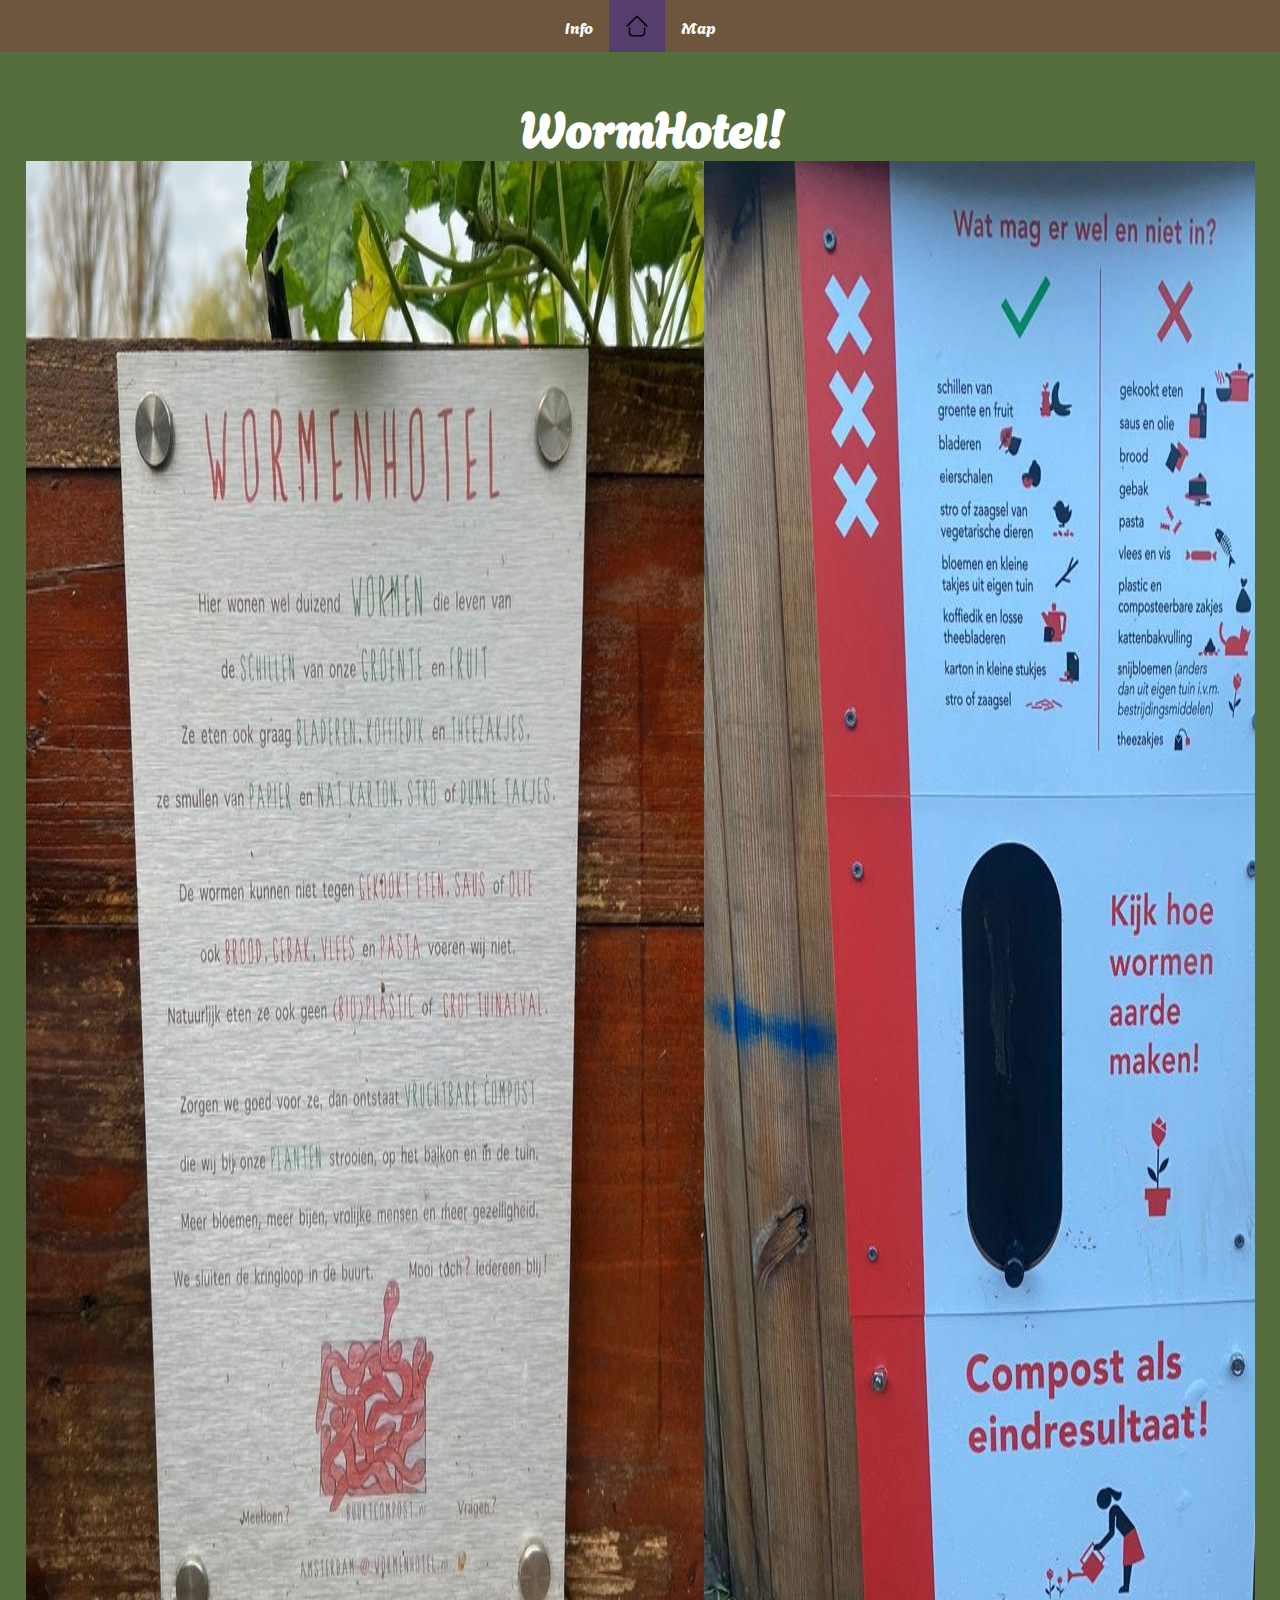
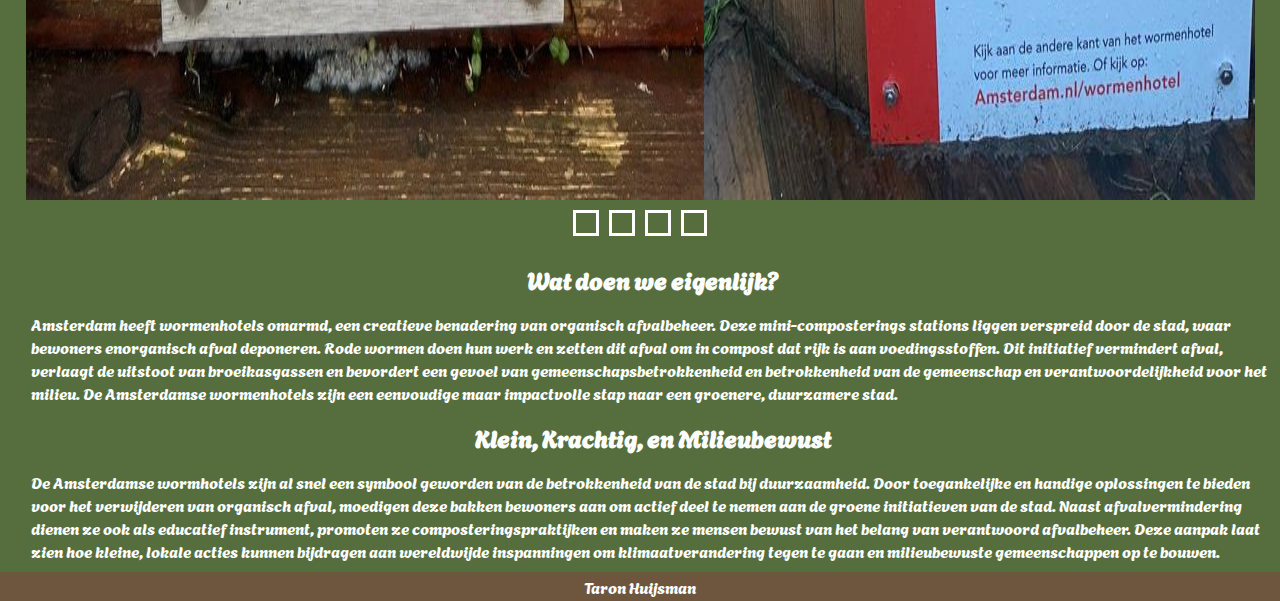
==== index.html @ 0db88f0b "Update" ====
<!DOCTYPE html>
<html lang="en">

<head>
    <meta charset="UTF-8">
    <meta name="viewport" content="width=device-width, initial-scale=1.0">
    <link rel="stylesheet" href="style.css">
    <link rel="stylesheet" href="path/to/font-awesome/css/font-awesome.min.css">
    <title>Home</title>
</head>

<body>
    <header>

        <nav>
            <ul>

                <li><a href="info.html">Info</a></li>
                <li><a class="active" href="">
                        <img src="img/home-icon.png" alt="icon foto"> </a></li>
                <li><a href="map.html">Map</a></li>
            </ul>
        </nav>
    </header>

    <main>
        <h1>WormHotel!</h1>
        <div class="slider">
            <div class="images">
                <input type="radio" name="slide" id="img1" checked>
                <input type="radio" name="slide" id="img2">
                <input type="radio" name="slide" id="img3">
                <input type="radio" name="slide" id="img4">

                <img src="img/slider1.jpeg" class="m1" alt="img1">
                <img src="img/slider2.jfif" class="m2" alt="img2">
                <img src="img/image3-slider.png" class="m3" alt="img3">
                <img src="img/slider4.jfif" class="m4" alt="img4">
            </div>
            <div class="dots">
                <label for="img1"></label>
                <label for="img2"></label>
                <label for="img3"></label>
                <label for="img4"></label>
            </div>
        </div>
        <h2>Wat doen we eigenlijk?</h2>
        <p>Amsterdam heeft wormenhotels omarmd, een creatieve benadering van organisch afvalbeheer. Deze mini-composterings
            stations liggen verspreid door de stad, waar bewoners enorganisch afval deponeren. Rode
            wormen doen hun werk en zetten dit afval om in compost dat rijk is aan voedingsstoffen. Dit initiatief vermindert
            afval, verlaagt de uitstoot van broeikasgassen en bevordert een gevoel van gemeenschapsbetrokkenheid en
            betrokkenheid van de gemeenschap en verantwoordelijkheid voor het milieu. De Amsterdamse wormenhotels zijn een eenvoudige maar impactvolle stap naar een groenere,
            duurzamere stad.</p>
            <h2> Klein, Krachtig, en Milieubewust</h2>
        <p>De Amsterdamse wormhotels zijn al snel een symbool geworden van de betrokkenheid van de stad bij
            duurzaamheid. Door toegankelijke en handige oplossingen te bieden voor het verwijderen van organisch afval, moedigen deze bakken
            bewoners aan om actief deel te nemen aan de groene initiatieven van de stad. Naast afvalvermindering
            dienen ze ook als educatief instrument, promoten ze composteringspraktijken en maken ze mensen bewust van het belang
            van verantwoord afvalbeheer. Deze aanpak laat zien hoe kleine, lokale acties kunnen bijdragen aan wereldwijde
            inspanningen om klimaatverandering tegen te gaan en milieubewuste gemeenschappen op te bouwen.</p>


    </main>
    <footer>
        <p>Taron Huijsman</p>
    </footer>

</body>

</html>
---- style.css ----
@import url('https://fonts.googleapis.com/css2?family=Agbalumo&display=swap');
* {
  margin: 0;
  padding: 0;
  font-family: Agbalumo;
}

body {
  background-color: #566e3D;
  color: white;
}

/* Navigatie */
ul {
  list-style-type: none;
  display: flex;
  justify-content: center;
  align-items: center;
  overflow: hidden;
  background-color: #6e553d;
  position: fixed;
  top: 0;
  width: 100%;
}

li a {
  display: flex;
  color: white;
  text-align: center;
  padding: 14px 16px;
  text-decoration: none;
}

li a:hover:not(.active) {
  background-color: #111;
}

.active {
  background-color: #553d6e;
}
/*INDEX */
main {
  margin-top: 10vh;
  margin-left: 2vw;
}
main h1 {
  text-align: center;
  font-size: 3em;
  font-weight: bold;
  text-align: center;
}
main h2 {
  font-size: 1.5em;
  text-align: center;
  margin-top: 15px;
  margin-bottom: 15px;
}
main p {
  font-size: 1em;
  margin-left: 5px;
  margin-top: 5px;
}
/*slider*/
.slider {
  position: relative;
  width: 98%;
  overflow: hidden;
}
.images {
  display: flex;
  width: 100%;
}
.images img {
  height: auto;
  width: 100%;
  transition: all 0.7s ease-in;
}
.images input {
  display: none;
}
.dots {
  display: flex;
  justify-content: center;
  margin: 5px;
}
.dots label {
  height: 20px;
  width: 20px;
  border-radius: 0%;
  border: solid #fff 3px;
  cursor: pointer;
  transition: all 0.15s ease;
  margin: 5px;
}
.dots label:hover {
  background: #553d6e;
}
#img1:checked ~ .m1 {
  margin-left: 0;
}
#img2:checked ~ .m2 {
  margin-left: -100%;
}
#img3:checked ~ .m3 {
  margin-left: -200%;
}
#img4:checked ~ .m4 {
  margin-left: -300%;
}

/*Info pagina*/

article p{
  font-size: 1em;
  margin-left: 5px;
  margin-top: 5px;
  margin-bottom: 15px;
}
af


.img-container {
  display: flex;
}
aside.img-container img {
  width: 31%;
  padding: 1px;
  padding-bottom: 15px;
}
  /*Contact Form*/
 aside  h2{
  text-align: center;
  font-size: 2em;
  font-weight: bold;
  margin-top: 25px;
  margin-bottom: 25px;
 }
  input[type=text] {
    width: 95%;
    padding: 12px 20px;
    margin: 8px 0;
    box-sizing: border-box;
    border: none;
    background-color: #6e553d;
    color: white;
  }
  input[type=email] {
    width: 95%;
    padding: 12px 20px;
    margin: 8px 0;
    box-sizing: border-box;
    border: none;
    background-color: #6e553d;
    color: white;
  }
  input[type=submit] {
    width: 23%;
    padding: 12px 20px;
    margin: 8px 0;
    box-sizing: border-box;
    border: none;
    background-color: #6e553d;
    color: white;
    display: flex;
  }
 
  /*Knop*/
  .button {
    background-color: #553d6e;
    border: none;
    color: white;
    padding: 15px 32px;
    text-align: center;
    text-decoration: none;
    display: inline-block;
    align-items: center;
    font-size: 16px;
    margin: 4px 2px;
    cursor: pointer;
    
  }

/*Footer*/
footer{
  margin-top: 10px;
  text-align: center;
  padding: 3px;
  background-color: #6e553d;
  color: white;
}
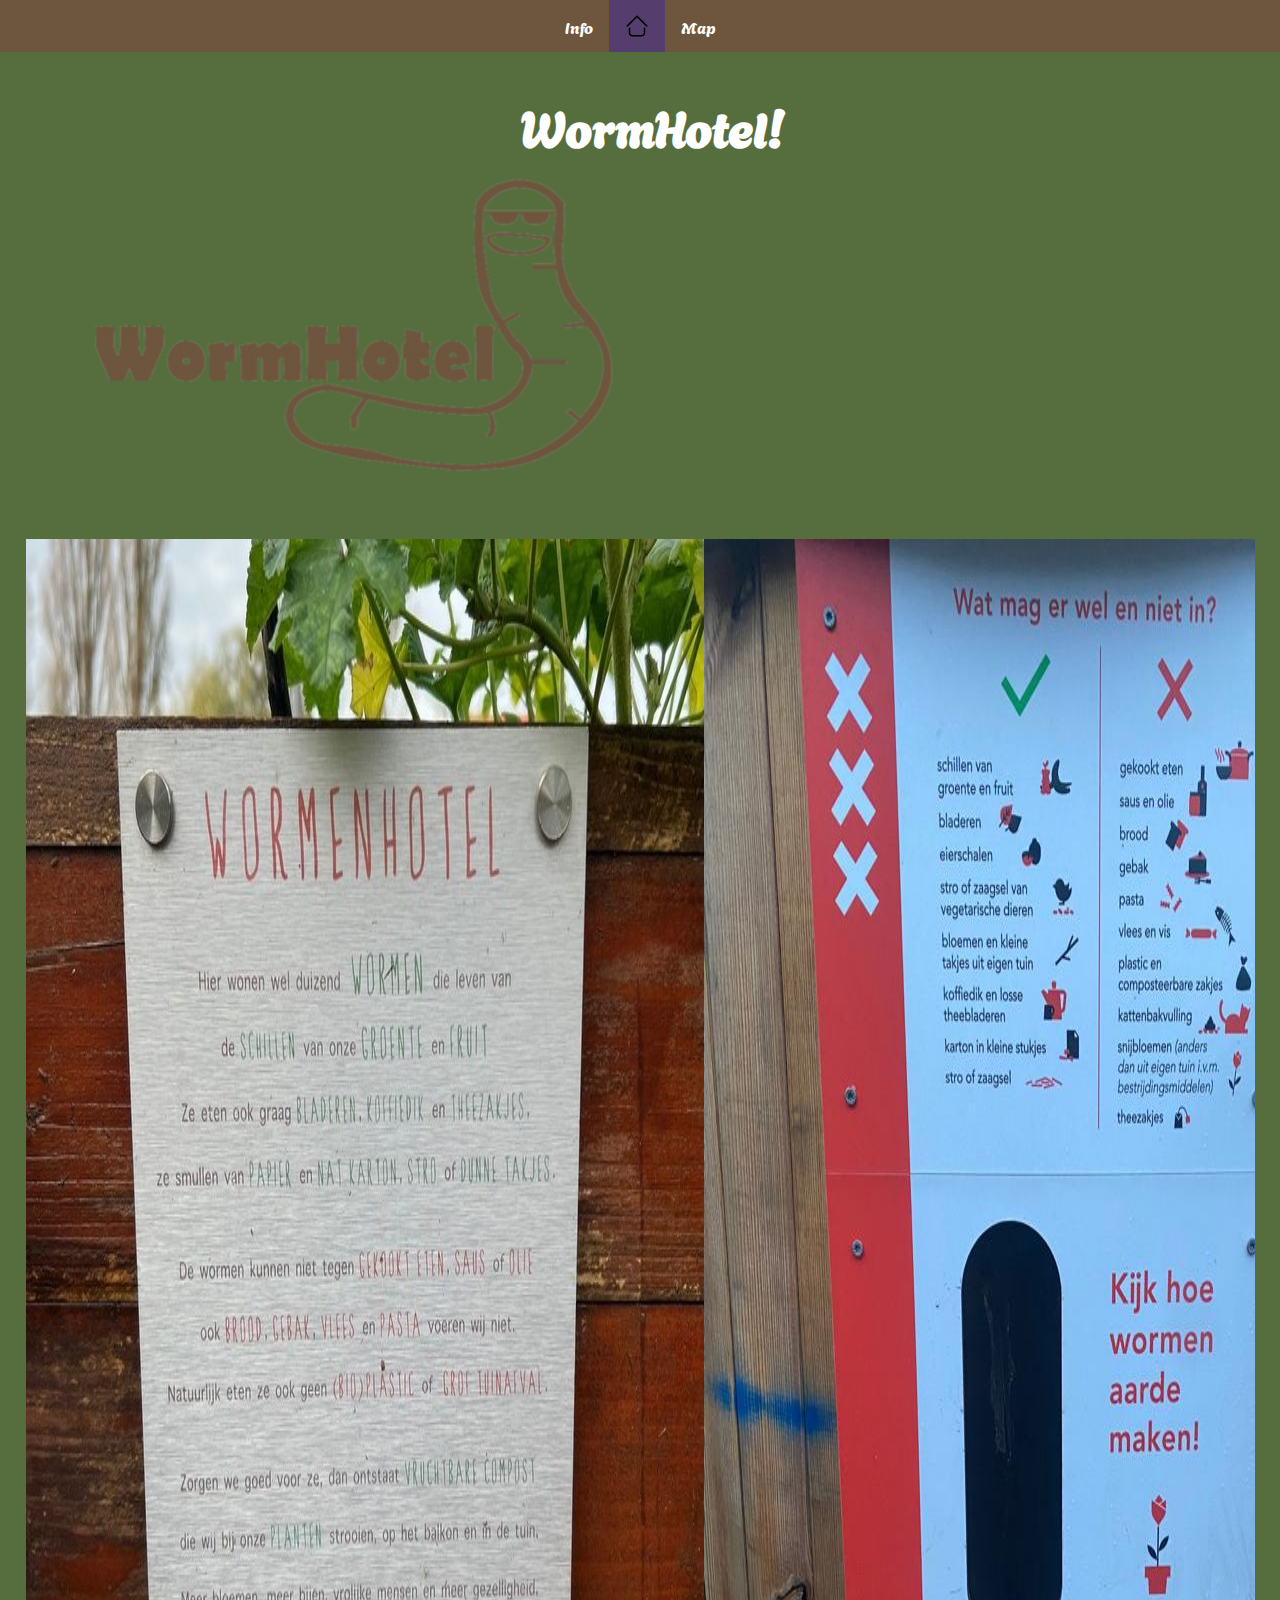
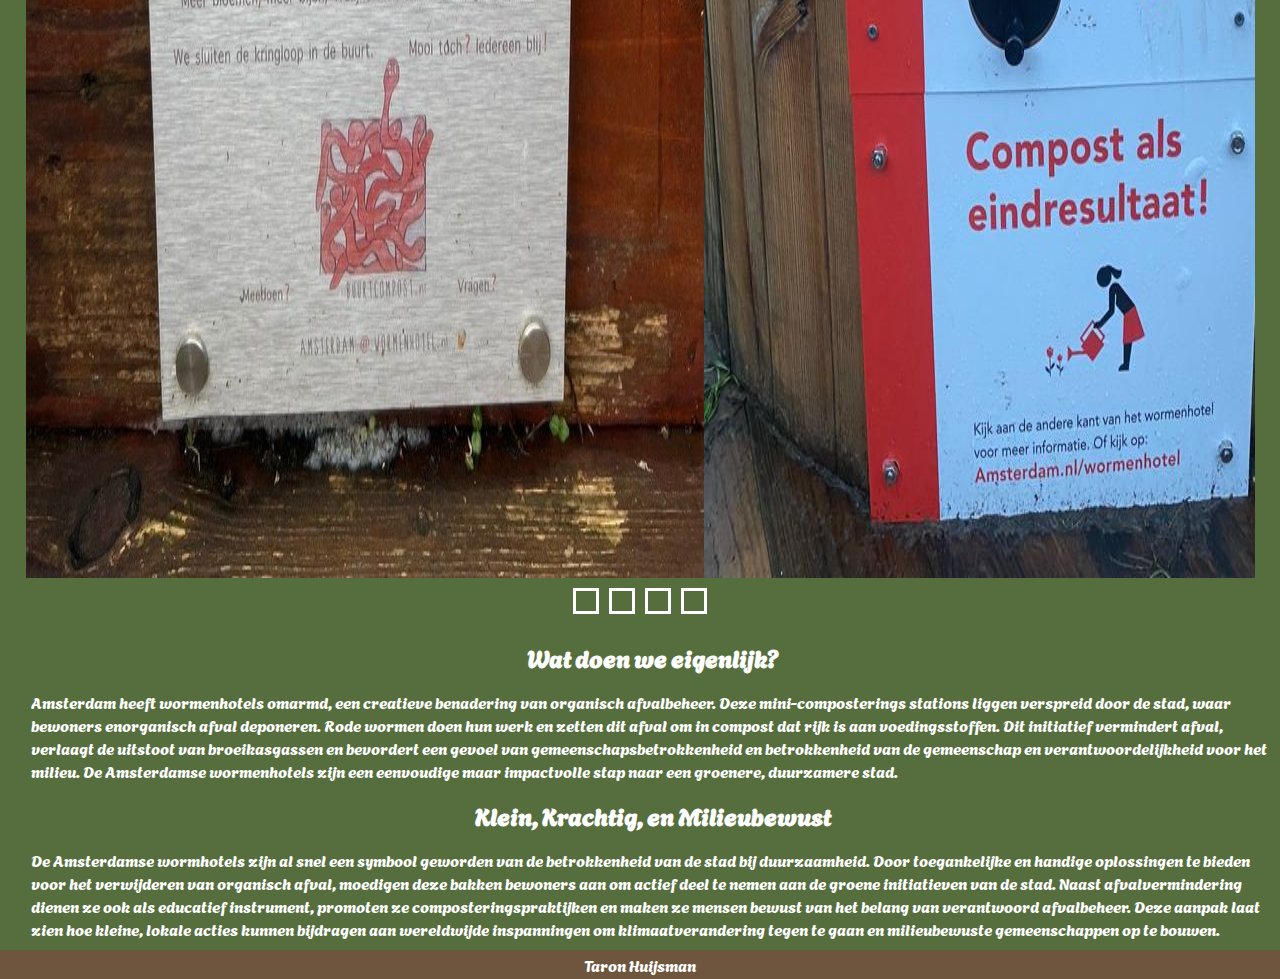
==== commit 513fb862: "n" ====
--- a/index.html
+++ b/index.html
@@ -25,6 +25,7 @@
 
     <main>
         <h1>WormHotel!</h1>
+        <img src="img/Logo-removebg (1).png" class="logo" alt="img1">
         <div class="slider">
             <div class="images">
                 <input type="radio" name="slide" id="img1" checked>
--- a/style.css
+++ b/style.css
@@ -59,6 +59,12 @@
   font-size: 1em;
   margin-left: 5px;
   margin-top: 5px;
+  margin-bottom: 10px;
+}
+main .logo{
+  width: 50%;
+  align-content: center;
+  
 }
 /*slider*/
 .slider {
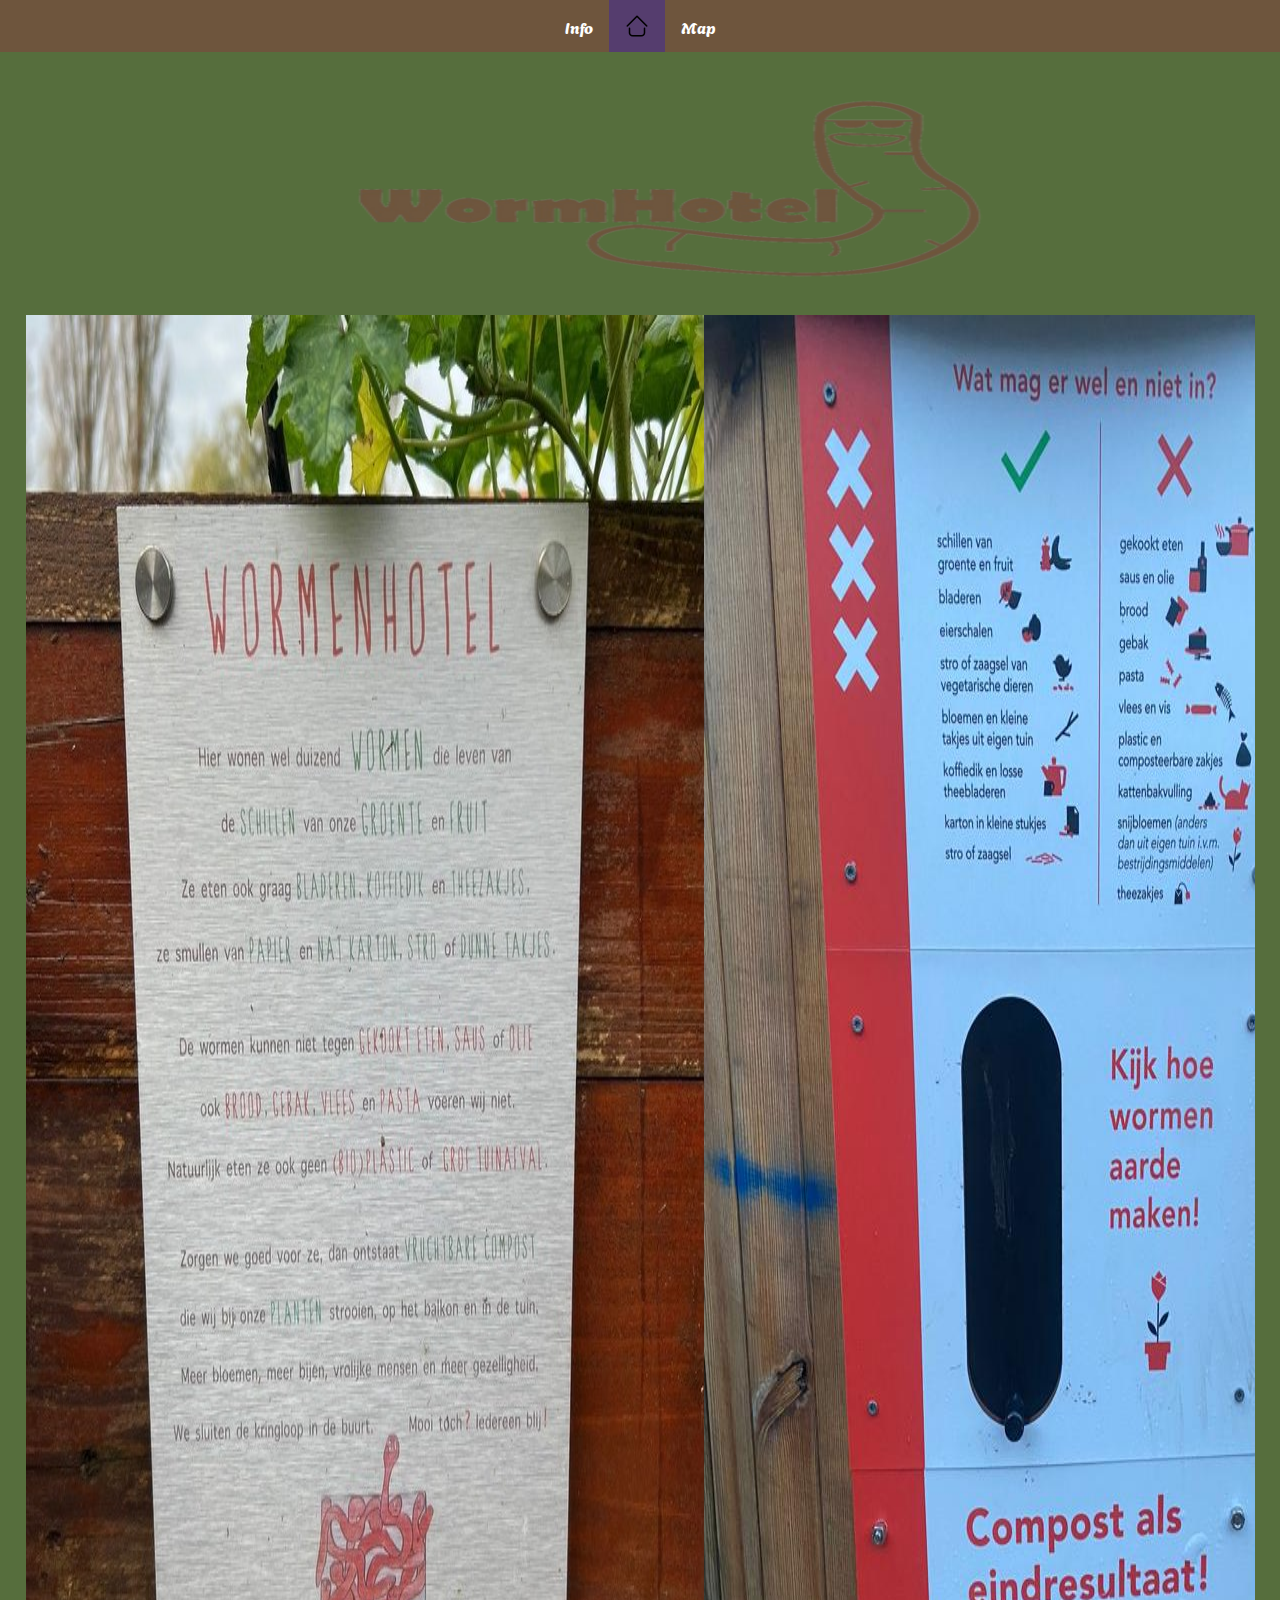
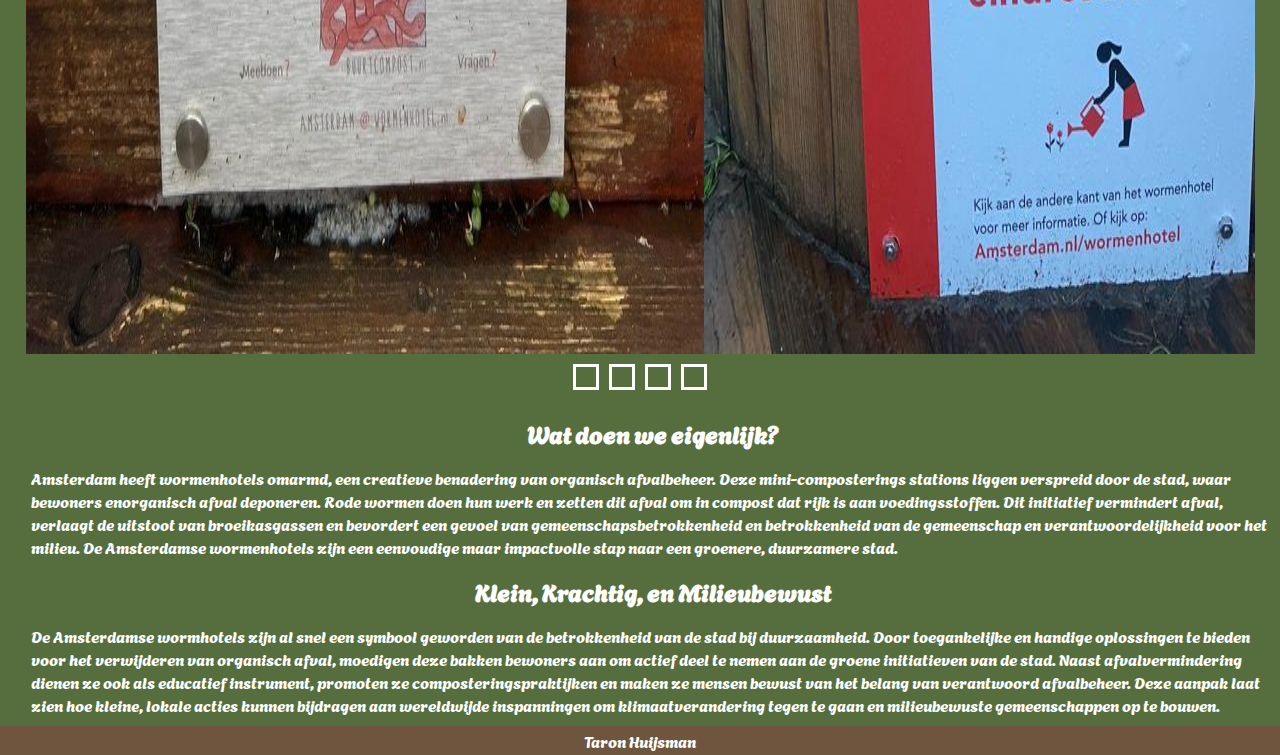
==== commit 0ef83ee4: "New" ====
--- a/index.html
+++ b/index.html
@@ -24,7 +24,6 @@
     </header>
 
     <main>
-        <h1>WormHotel!</h1>
         <img src="img/Logo-removebg (1).png" class="logo" alt="img1">
         <div class="slider">
             <div class="images">
--- a/style.css
+++ b/style.css
@@ -62,8 +62,11 @@
   margin-bottom: 10px;
 }
 main .logo{
-  width: 50%;
-  align-content: center;
+  height: 25vh;
+  width: 60%;
+  display: block;
+  margin-left: auto;
+  margin-right: auto;
   
 }
 /*slider*/
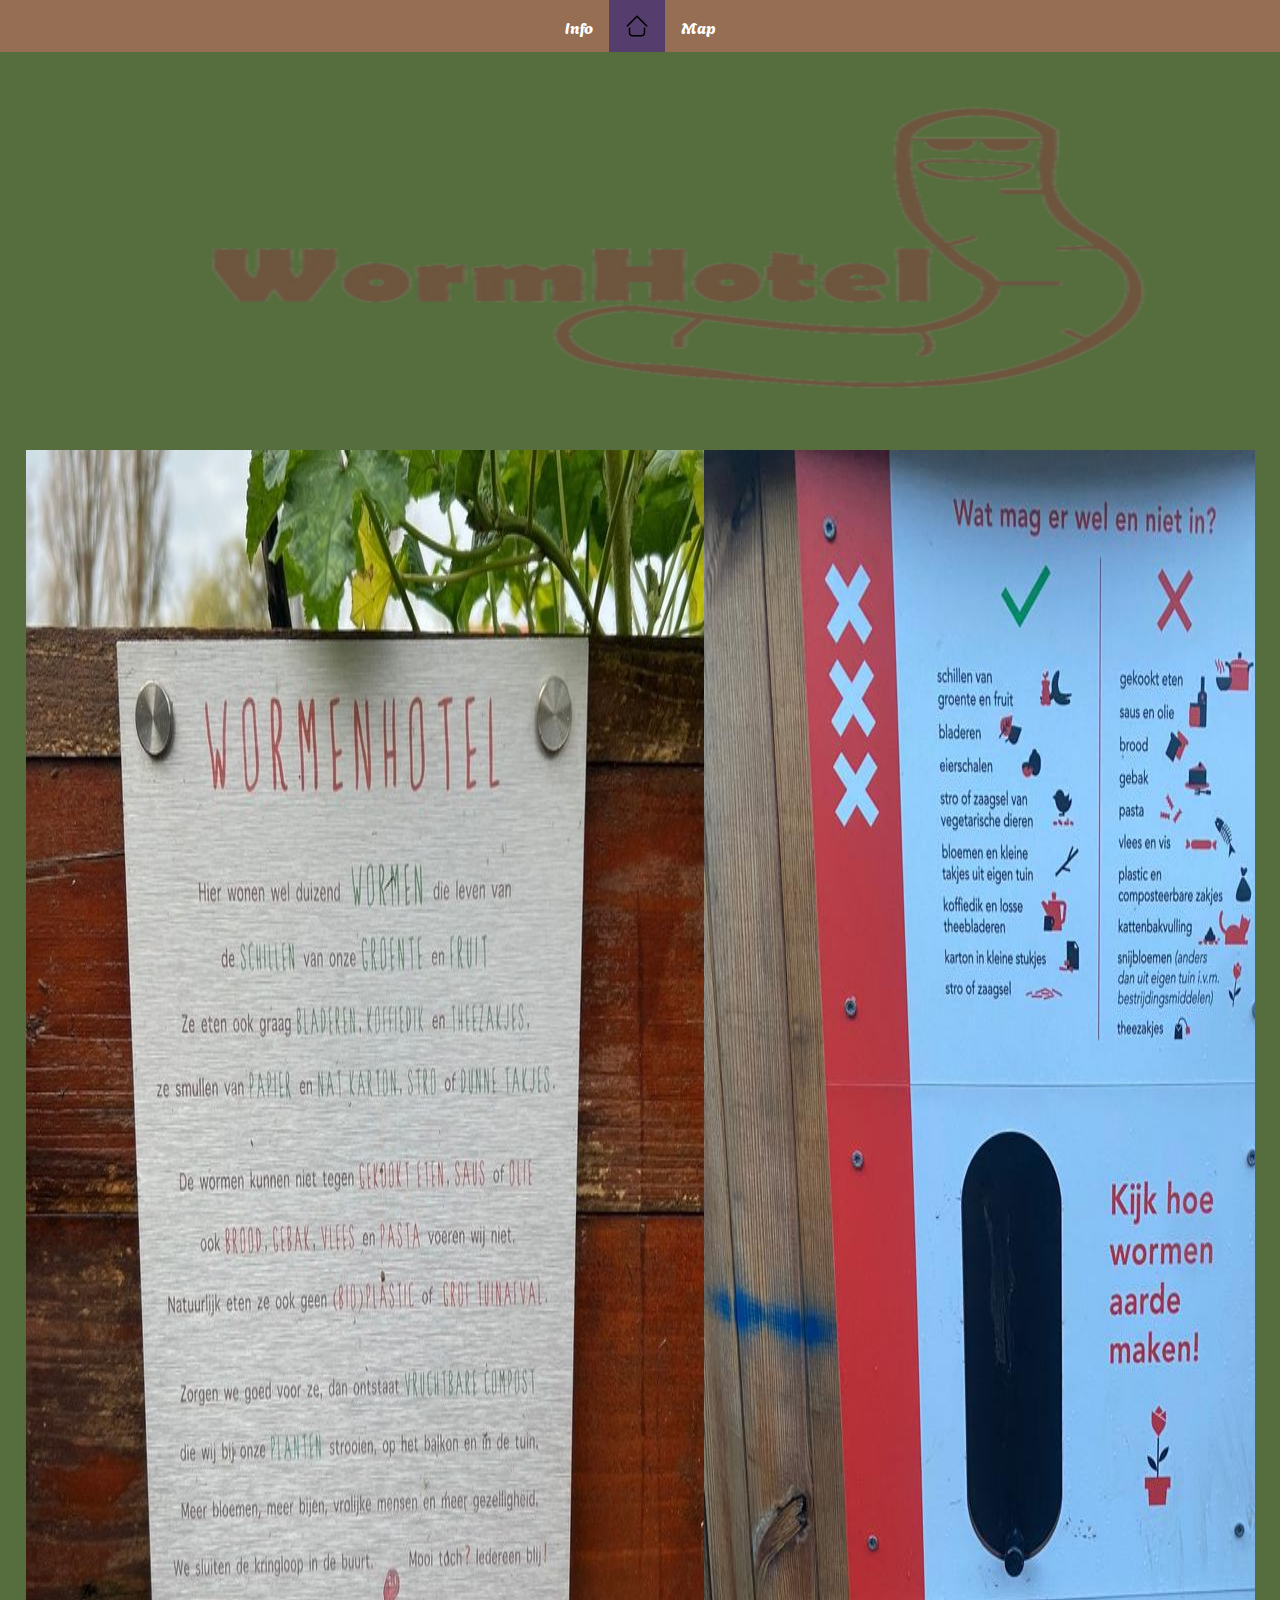
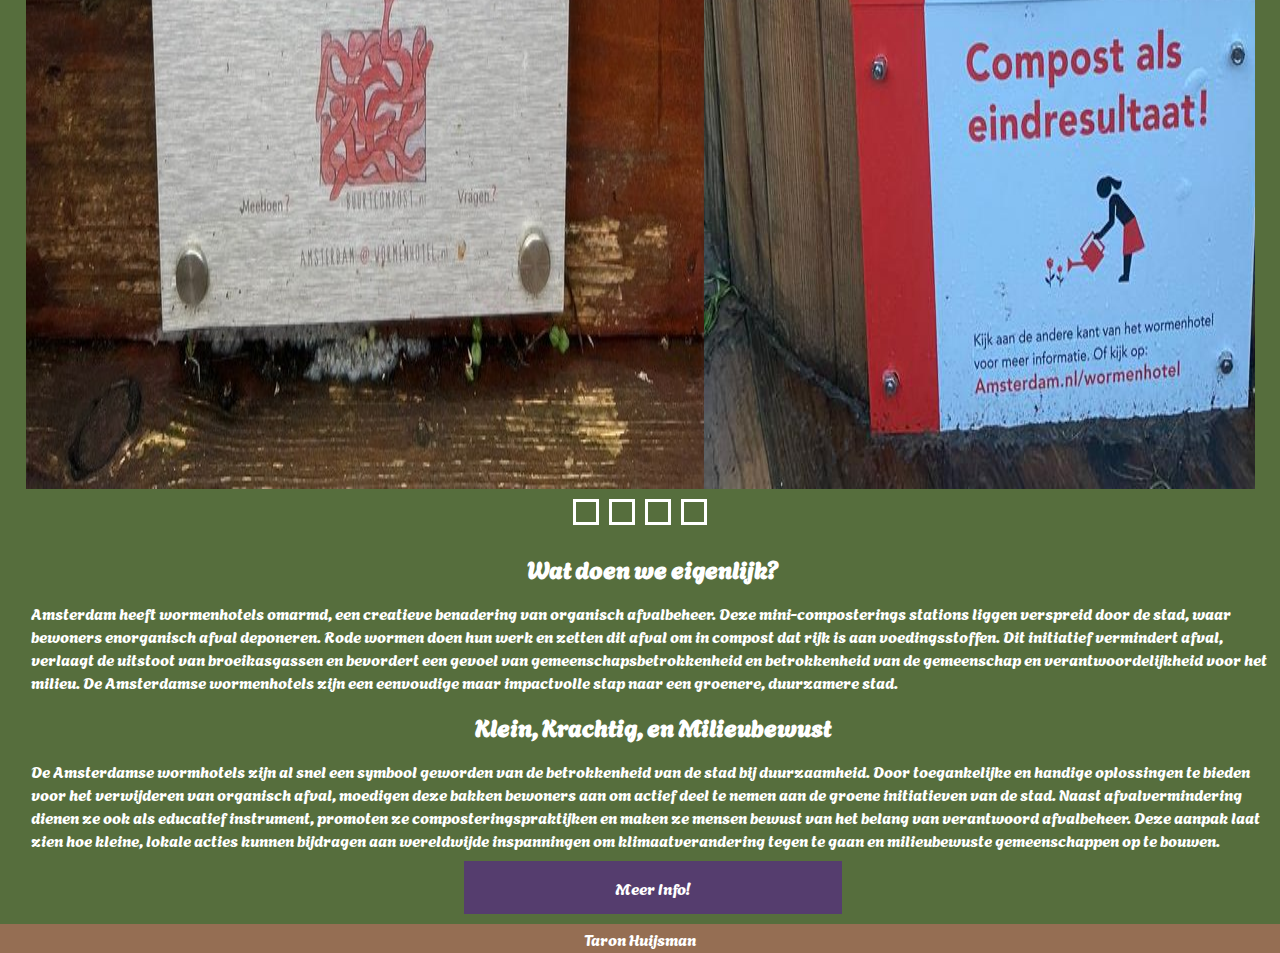
==== commit 33ef36fe: "n" ====
--- a/index.html
+++ b/index.html
@@ -25,7 +25,9 @@
 
     <main>
         <img src="img/Logo-removebg (1).png" class="logo" alt="img1">
+
         <div class="slider">
+            
             <div class="images">
                 <input type="radio" name="slide" id="img1" checked>
                 <input type="radio" name="slide" id="img2">
@@ -59,7 +61,7 @@
             van verantwoord afvalbeheer. Deze aanpak laat zien hoe kleine, lokale acties kunnen bijdragen aan wereldwijde
             inspanningen om klimaatverandering tegen te gaan en milieubewuste gemeenschappen op te bouwen.</p>
 
-
+            <a href="info.html" class="button">Meer Info!</a>
     </main>
     <footer>
         <p>Taron Huijsman</p>
--- a/style.css
+++ b/style.css
@@ -17,7 +17,7 @@
   justify-content: center;
   align-items: center;
   overflow: hidden;
-  background-color: #6e553d;
+  background-color: #956E53;
   position: fixed;
   top: 0;
   width: 100%;
@@ -62,11 +62,10 @@
   margin-bottom: 10px;
 }
 main .logo{
-  height: 25vh;
-  width: 60%;
+  height: 40vh;
+  width: 90%;
   display: block;
-  margin-left: auto;
-  margin-right: auto;
+  margin: auto;
   
 }
 /*slider*/
@@ -150,7 +149,7 @@
     margin: 8px 0;
     box-sizing: border-box;
     border: none;
-    background-color: #6e553d;
+    background-color: #956E53;
     color: white;
   }
   input[type=email] {
@@ -159,7 +158,7 @@
     margin: 8px 0;
     box-sizing: border-box;
     border: none;
-    background-color: #6e553d;
+    background-color: #956E53;
     color: white;
   }
   input[type=submit] {
@@ -168,7 +167,7 @@
     margin: 8px 0;
     box-sizing: border-box;
     border: none;
-    background-color: #6e553d;
+    background-color: #956E53;
     color: white;
     display: flex;
   }
@@ -184,8 +183,10 @@
     display: inline-block;
     align-items: center;
     font-size: 16px;
-    margin: 4px 2px;
     cursor: pointer;
+    width: 25%;
+    display: block;
+    margin: auto;
     
   }
 
@@ -194,6 +195,6 @@
   margin-top: 10px;
   text-align: center;
   padding: 3px;
-  background-color: #6e553d;
+  background-color: #956E53;
   color: white;
 }
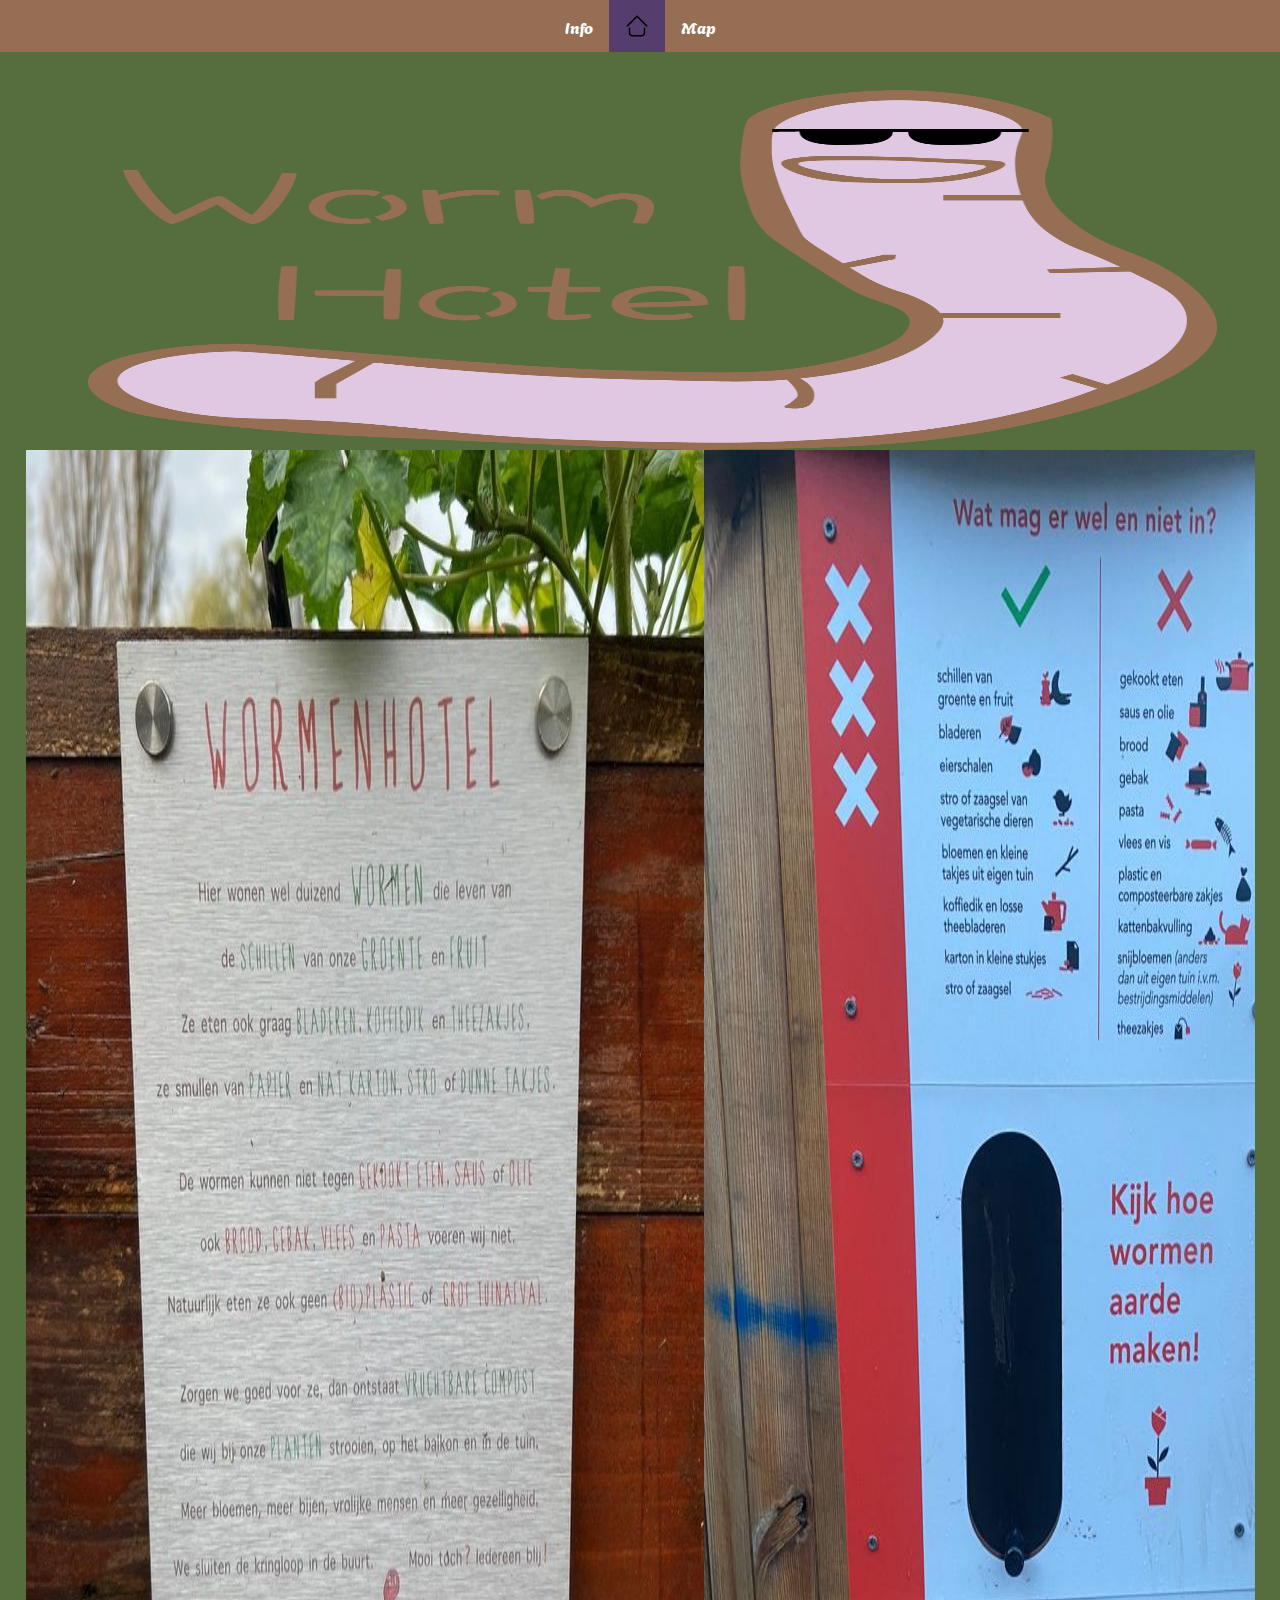
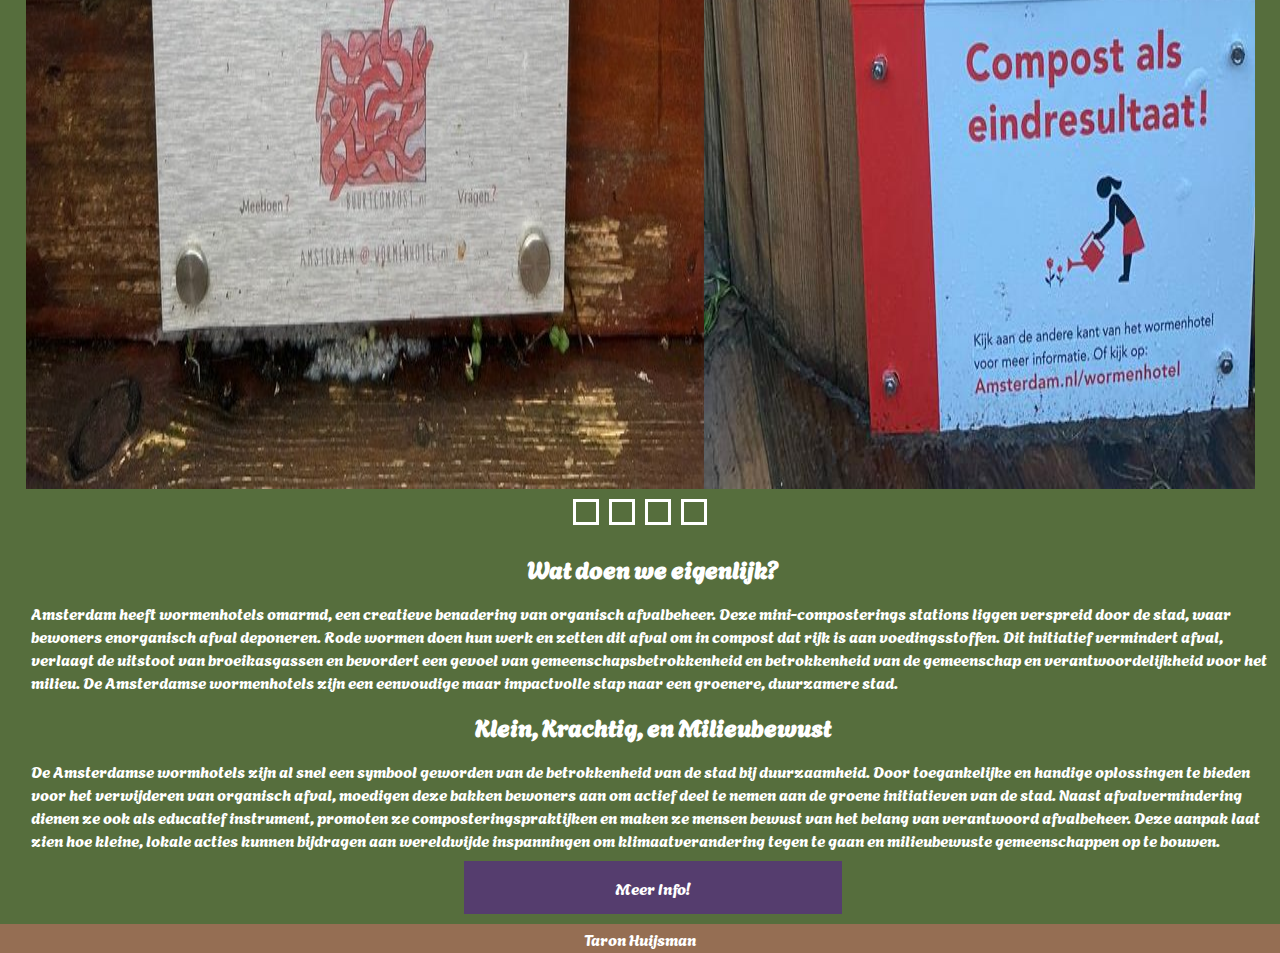
==== commit 4bbf07c1: "n" ====
--- a/index.html
+++ b/index.html
@@ -24,7 +24,7 @@
     </header>
 
     <main>
-        <img src="img/Logo-removebg (1).png" class="logo" alt="img1">
+        <img src="img/Logo-wormhotel.png" class="logo" alt="img1">
 
         <div class="slider">
             
--- a/style.css
+++ b/style.css
@@ -173,20 +173,22 @@
   }
  
   /*Knop*/
-  .button {
+   .button {
+    display: grid;
+    align-items: center;
+    margin: auto;
+    width: 25%;
+    font-size: 1em;
     background-color: #553d6e;
     border: none;
     color: white;
     padding: 15px 32px;
     text-align: center;
     text-decoration: none;
-    display: inline-block;
-    align-items: center;
-    font-size: 16px;
     cursor: pointer;
-    width: 25%;
-    display: block;
-    margin: auto;
+
+   
+
     
   }
 
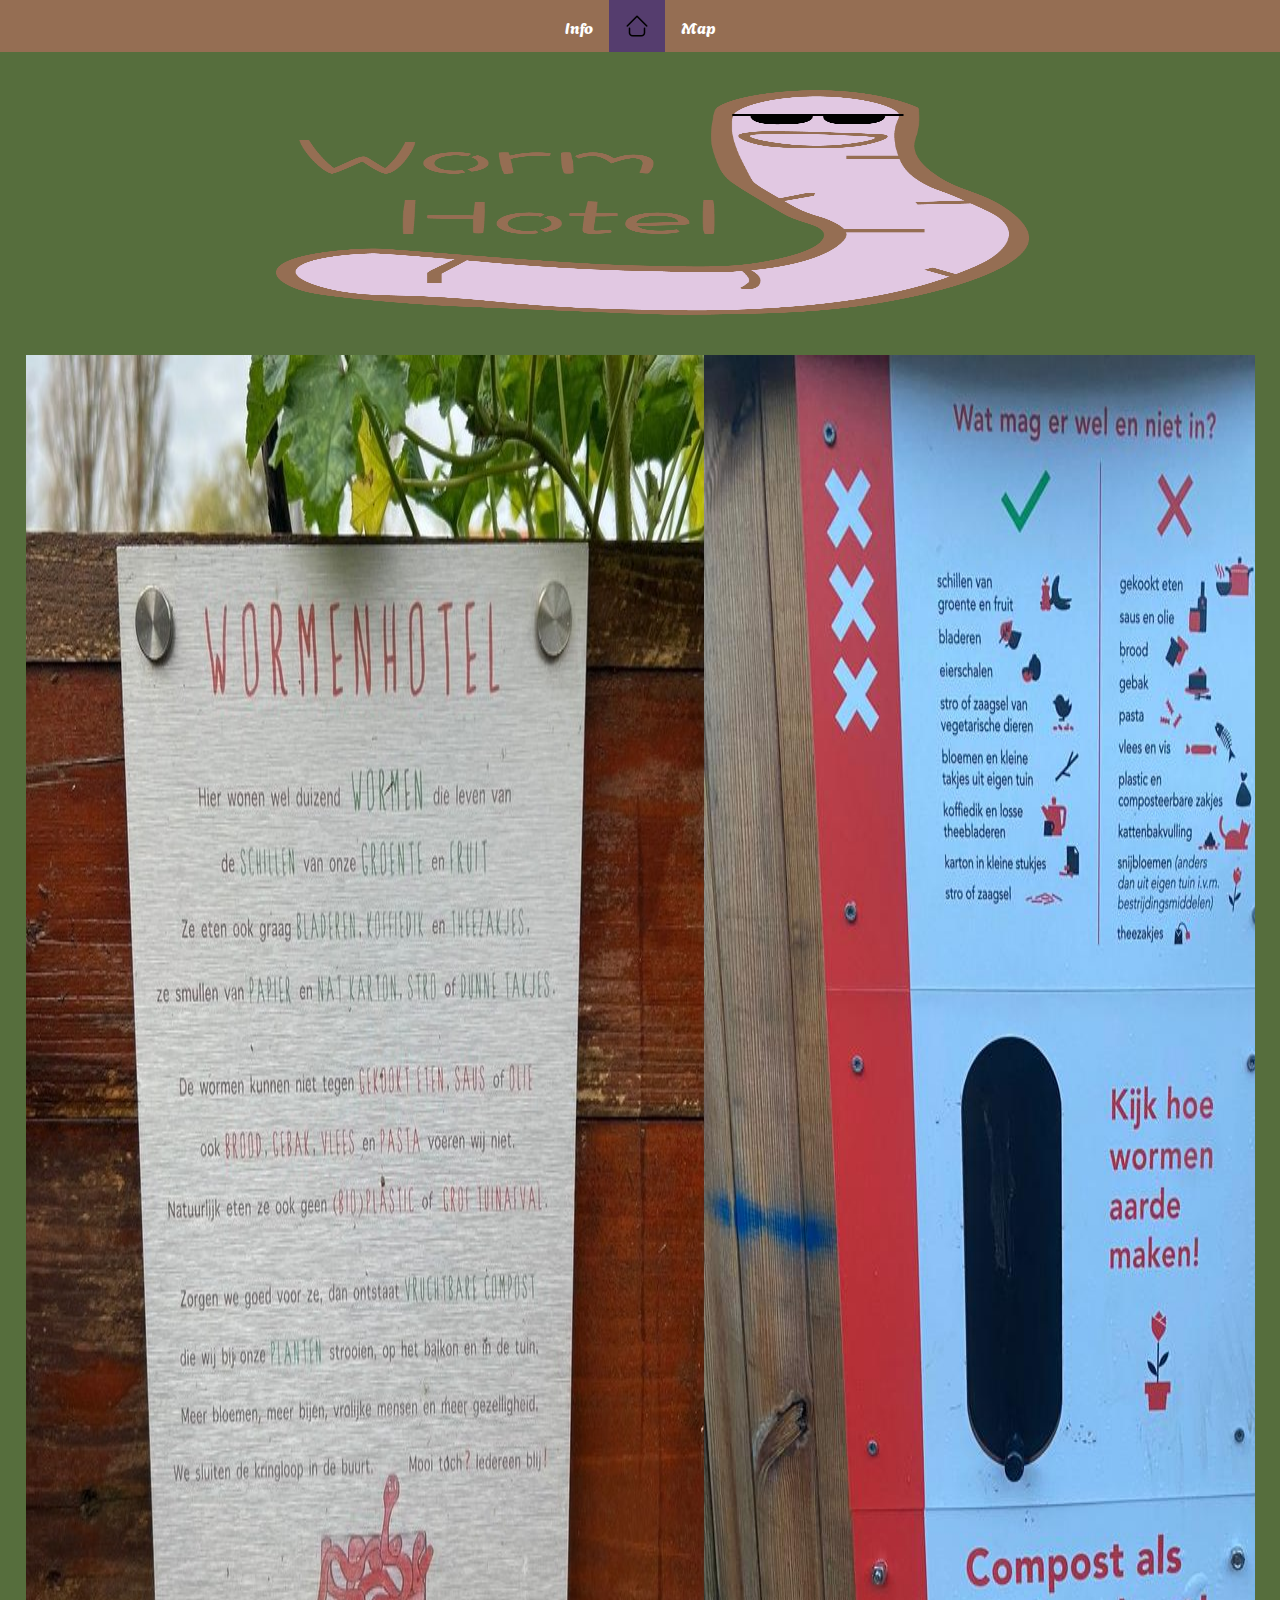
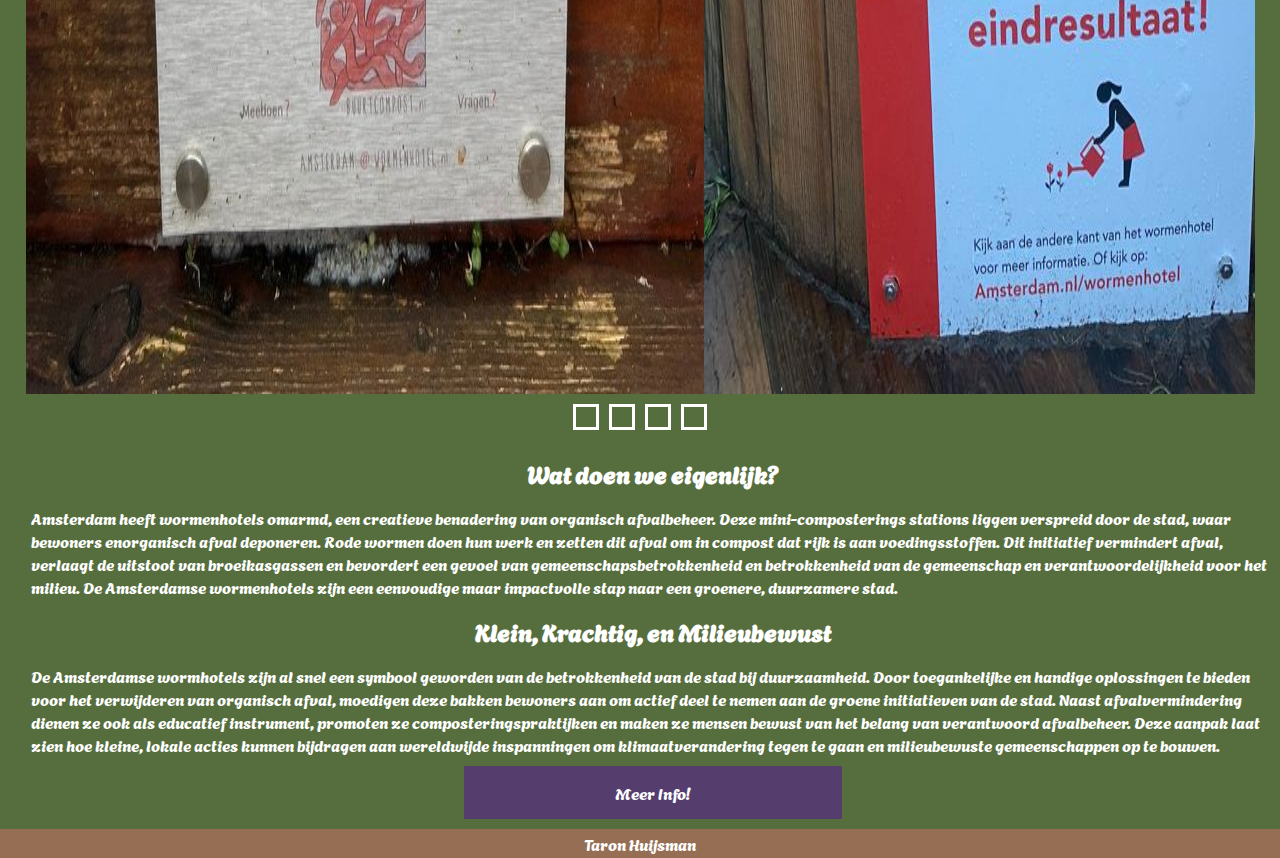
==== commit 28a230ac: "n" ====
--- a/index.html
+++ b/index.html
@@ -24,7 +24,7 @@
     </header>
 
     <main>
-        <img src="img/Logo-wormhotel.png" class="logo" alt="img1">
+        <img src="img/Logo-wormhotel.png" class="logo" alt="Logo-wormhotel">
 
         <div class="slider">
             
@@ -34,10 +34,10 @@
                 <input type="radio" name="slide" id="img3">
                 <input type="radio" name="slide" id="img4">
 
-                <img src="img/slider1.jpeg" class="m1" alt="img1">
-                <img src="img/slider2.jfif" class="m2" alt="img2">
-                <img src="img/image3-slider.png" class="m3" alt="img3">
-                <img src="img/slider4.jfif" class="m4" alt="img4">
+                <img src="img/slider1.jpeg" class="m1" alt="Foto van WormHotel">
+                <img src="img/slider2.jfif" class="m2" alt="Foto van WormHotel">
+                <img src="img/image3-slider.png" class="m3" alt="Foto van WormHotel">
+                <img src="img/slider4.jfif" class="m4" alt="Foto van WormHotel">
             </div>
             <div class="dots">
                 <label for="img1"></label>
--- a/style.css
+++ b/style.css
@@ -62,11 +62,11 @@
   margin-bottom: 10px;
 }
 main .logo{
-  height: 40vh;
-  width: 90%;
+  height: 25vh;
+  width: 60%;
   display: block;
   margin: auto;
-  
+  margin-bottom: 40px;
 }
 /*slider*/
 .slider {
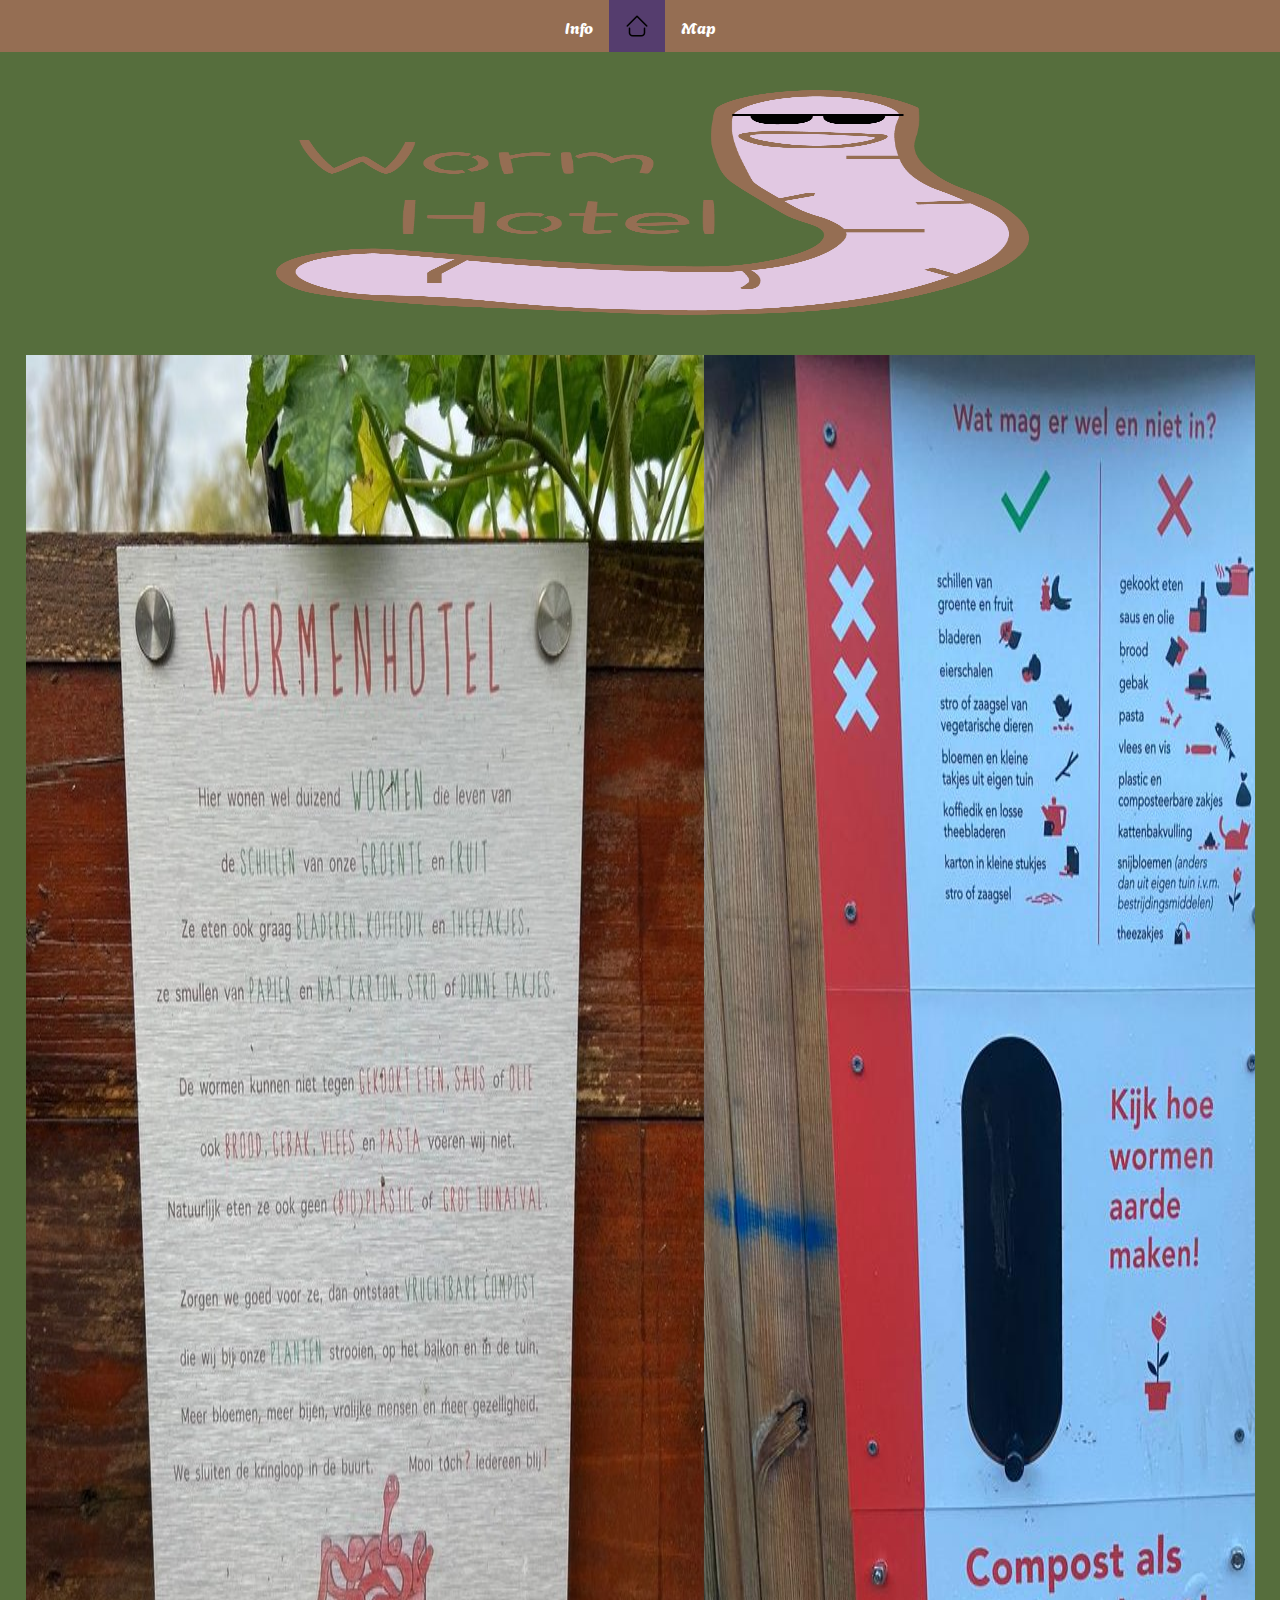
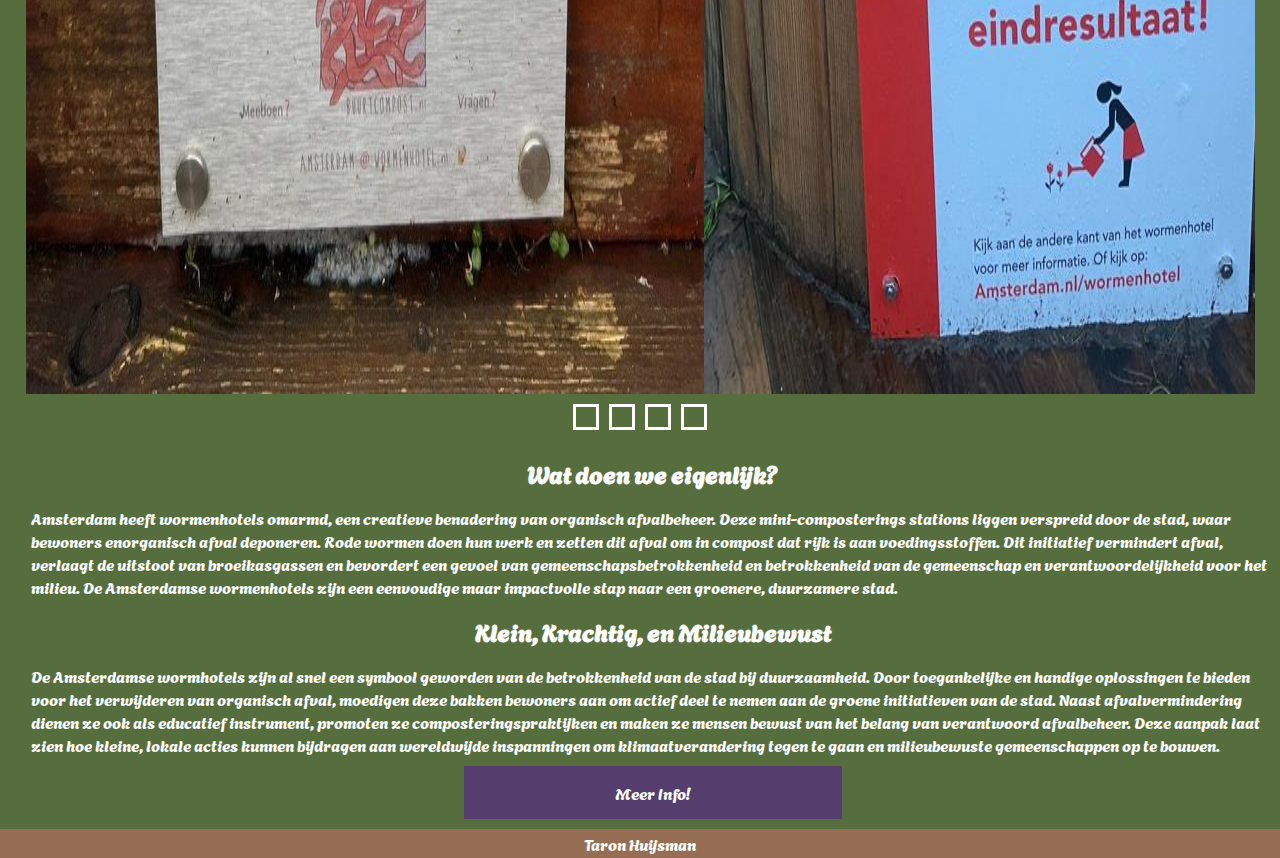
==== commit 08c696ce: "noeu" ====
--- a/index.html
+++ b/index.html
@@ -1,72 +1,65 @@
 <!DOCTYPE html>
-<html lang="en">
-
-<head>
-    <meta charset="UTF-8">
-    <meta name="viewport" content="width=device-width, initial-scale=1.0">
-    <link rel="stylesheet" href="style.css">
-    <link rel="stylesheet" href="path/to/font-awesome/css/font-awesome.min.css">
-    <title>Home</title>
-</head>
-
-<body>
-    <header>
-
-        <nav>
+<html lang="nl">
+   <head>
+      <meta charset="UTF-8">
+      <meta name="viewport" content="width=device-width, initial-scale=1.0">
+      <link rel="stylesheet" href="style.css">
+      <link rel="stylesheet" href="path/to/font-awesome/css/font-awesome.min.css">
+      <title>Home</title>
+   </head>
+   <body>
+      <header>
+         <nav>
             <ul>
-
-                <li><a href="info.html">Info</a></li>
-                <li><a class="active" href="">
-                        <img src="img/home-icon.png" alt="icon foto"> </a></li>
-                <li><a href="map.html">Map</a></li>
+               <li><a href="info.html">Info</a></li>
+               <li><a class="active" href="">
+                  <img src="img/home-icon.png" alt="icon foto"> </a>
+               </li>
+               <li><a href="map.html">Map</a></li>
             </ul>
-        </nav>
-    </header>
-
-    <main>
-        <img src="img/Logo-wormhotel.png" class="logo" alt="Logo-wormhotel">
-
-        <div class="slider">
-            
+         </nav>
+      </header>
+      <main>
+         <img src="img/Logo-wormhotel.png" class="logo" alt="Logo-wormhotel">
+         <div class="slider">
+            <!--Bron voor slideshow: https://www.youtube.com/watch?embeds_referring_euri=https%3A%2F%2Fdlo.mijnhva.nl%2F&source_ve_path=Mjg2NjQsMTY0NTAz&feature=emb_share&v=3MoRr5sudO0&ab_channel=DeltatyCode-->
             <div class="images">
-                <input type="radio" name="slide" id="img1" checked>
-                <input type="radio" name="slide" id="img2">
-                <input type="radio" name="slide" id="img3">
-                <input type="radio" name="slide" id="img4">
-
-                <img src="img/slider1.jpeg" class="m1" alt="Foto van WormHotel">
-                <img src="img/slider2.jfif" class="m2" alt="Foto van WormHotel">
-                <img src="img/image3-slider.png" class="m3" alt="Foto van WormHotel">
-                <img src="img/slider4.jfif" class="m4" alt="Foto van WormHotel">
+               <input type="radio" name="slide" id="img1" checked>
+               <input type="radio" name="slide" id="img2">
+               <input type="radio" name="slide" id="img3">
+               <input type="radio" name="slide" id="img4">
+               <img src="img/slider1.jpeg" class="m1" alt="Foto van WormHotel">
+               <img src="img/slider2.jfif" class="m2" alt="Foto van WormHotel">
+               <img src="img/image3-slider.png" class="m3" alt="Foto van WormHotel">
+               <img src="img/slider4.jfif" class="m4" alt="Foto van WormHotel">
             </div>
             <div class="dots">
-                <label for="img1"></label>
-                <label for="img2"></label>
-                <label for="img3"></label>
-                <label for="img4"></label>
+               <label for="img1"></label>
+               <label for="img2"></label>
+               <label for="img3"></label>
+               <label for="img4"></label>
             </div>
-        </div>
-        <h2>Wat doen we eigenlijk?</h2>
-        <p>Amsterdam heeft wormenhotels omarmd, een creatieve benadering van organisch afvalbeheer. Deze mini-composterings
+         </div>
+         <h2>Wat doen we eigenlijk?</h2>
+         <p>Amsterdam heeft wormenhotels omarmd, een creatieve benadering van organisch afvalbeheer. Deze mini-composterings
             stations liggen verspreid door de stad, waar bewoners enorganisch afval deponeren. Rode
             wormen doen hun werk en zetten dit afval om in compost dat rijk is aan voedingsstoffen. Dit initiatief vermindert
             afval, verlaagt de uitstoot van broeikasgassen en bevordert een gevoel van gemeenschapsbetrokkenheid en
             betrokkenheid van de gemeenschap en verantwoordelijkheid voor het milieu. De Amsterdamse wormenhotels zijn een eenvoudige maar impactvolle stap naar een groenere,
-            duurzamere stad.</p>
-            <h2> Klein, Krachtig, en Milieubewust</h2>
-        <p>De Amsterdamse wormhotels zijn al snel een symbool geworden van de betrokkenheid van de stad bij
+            duurzamere stad.
+         </p>
+         <h2> Klein, Krachtig, en Milieubewust</h2>
+         <p>De Amsterdamse wormhotels zijn al snel een symbool geworden van de betrokkenheid van de stad bij
             duurzaamheid. Door toegankelijke en handige oplossingen te bieden voor het verwijderen van organisch afval, moedigen deze bakken
             bewoners aan om actief deel te nemen aan de groene initiatieven van de stad. Naast afvalvermindering
             dienen ze ook als educatief instrument, promoten ze composteringspraktijken en maken ze mensen bewust van het belang
             van verantwoord afvalbeheer. Deze aanpak laat zien hoe kleine, lokale acties kunnen bijdragen aan wereldwijde
-            inspanningen om klimaatverandering tegen te gaan en milieubewuste gemeenschappen op te bouwen.</p>
-
-            <a href="info.html" class="button">Meer Info!</a>
-    </main>
-    <footer>
-        <p>Taron Huijsman</p>
-    </footer>
-
-</body>
-
+            inspanningen om klimaatverandering tegen te gaan en milieubewuste gemeenschappen op te bouwen.
+         </p>
+         <a href="info.html" class="button">Meer Info!</a>
+      </main>
+      <footer>
+         <p>Taron Huijsman</p>
+      </footer>
+   </body>
 </html>--- a/style.css
+++ b/style.css
@@ -1,202 +1,186 @@
 @import url('https://fonts.googleapis.com/css2?family=Agbalumo&display=swap');
-* {
-  margin: 0;
-  padding: 0;
-  font-family: Agbalumo;
+ * {
+     margin: 0;
+     padding: 0;
+     font-family: Agbalumo;
 }
-
-body {
-  background-color: #566e3D;
-  color: white;
+ body {
+     background-color: #566e3D;
+     color: white;
 }
-
 /* Navigatie */
-ul {
-  list-style-type: none;
-  display: flex;
-  justify-content: center;
-  align-items: center;
-  overflow: hidden;
-  background-color: #956E53;
-  position: fixed;
-  top: 0;
-  width: 100%;
+ ul {
+     list-style-type: none;
+     display: flex;
+     justify-content: center;
+     align-items: center;
+     overflow: hidden;
+     background-color: #956E53;
+     position: fixed;
+     top: 0;
+     width: 100%;
 }
-
-li a {
-  display: flex;
-  color: white;
-  text-align: center;
-  padding: 14px 16px;
-  text-decoration: none;
+ li a {
+     display: flex;
+     color: white;
+     text-align: center;
+     padding: 14px 16px;
+     text-decoration: none;
 }
-
-li a:hover:not(.active) {
-  background-color: #111;
+ li a:hover:not(.active) {
+     background-color: #111;
 }
-
-.active {
-  background-color: #553d6e;
+ .active {
+     background-color: #553d6e;
 }
 /*INDEX */
-main {
-  margin-top: 10vh;
-  margin-left: 2vw;
+ main {
+     margin-top: 10vh;
+     margin-left: 2vw;
 }
-main h1 {
-  text-align: center;
-  font-size: 3em;
-  font-weight: bold;
-  text-align: center;
+ main h1 {
+     text-align: center;
+     font-size: 3em;
+     font-weight: bold;
+     text-align: center;
 }
-main h2 {
-  font-size: 1.5em;
-  text-align: center;
-  margin-top: 15px;
-  margin-bottom: 15px;
+ main h2 {
+     font-size: 1.5em;
+     text-align: center;
+     margin-top: 15px;
+     margin-bottom: 15px;
 }
-main p {
-  font-size: 1em;
-  margin-left: 5px;
-  margin-top: 5px;
-  margin-bottom: 10px;
+ main p {
+     font-size: 1em;
+     margin-left: 5px;
+     margin-top: 5px;
+     margin-bottom: 10px;
 }
-main .logo{
-  height: 25vh;
-  width: 60%;
-  display: block;
-  margin: auto;
-  margin-bottom: 40px;
+ main .logo{
+     height: 25vh;
+     width: 60%;
+     display: block;
+     margin: auto;
+     margin-bottom: 40px;
 }
 /*slider*/
-.slider {
-  position: relative;
-  width: 98%;
-  overflow: hidden;
+ .slider {
+     position: relative;
+     width: 98%;
+     overflow: hidden;
 }
-.images {
-  display: flex;
-  width: 100%;
+ .images {
+     display: flex;
+     width: 100%;
 }
-.images img {
-  height: auto;
-  width: 100%;
-  transition: all 0.7s ease-in;
+ .images img {
+     height: auto;
+     width: 100%;
+     transition: all 0.7s ease-in;
 }
-.images input {
-  display: none;
+ .images input {
+     display: none;
 }
-.dots {
-  display: flex;
-  justify-content: center;
-  margin: 5px;
+ .dots {
+     display: flex;
+     justify-content: center;
+     margin: 5px;
 }
-.dots label {
-  height: 20px;
-  width: 20px;
-  border-radius: 0%;
-  border: solid #fff 3px;
-  cursor: pointer;
-  transition: all 0.15s ease;
-  margin: 5px;
+ .dots label {
+     height: 20px;
+     width: 20px;
+     border-radius: 0%;
+     border: solid #fff 3px;
+     cursor: pointer;
+     transition: all 0.15s ease;
+     margin: 5px;
 }
-.dots label:hover {
-  background: #553d6e;
+ .dots label:hover {
+     background: #553d6e;
 }
-#img1:checked ~ .m1 {
-  margin-left: 0;
+ #img1:checked ~ .m1 {
+     margin-left: 0;
 }
-#img2:checked ~ .m2 {
-  margin-left: -100%;
+ #img2:checked ~ .m2 {
+     margin-left: -100%;
 }
-#img3:checked ~ .m3 {
-  margin-left: -200%;
+ #img3:checked ~ .m3 {
+     margin-left: -200%;
 }
-#img4:checked ~ .m4 {
-  margin-left: -300%;
+ #img4:checked ~ .m4 {
+     margin-left: -300%;
 }
-
 /*Info pagina*/
-
-article p{
-  font-size: 1em;
-  margin-left: 5px;
-  margin-top: 5px;
-  margin-bottom: 15px;
+ article p{
+     font-size: 1em;
+     margin-left: 5px;
+     margin-top: 5px;
+     margin-bottom: 15px;
 }
-af
-
-
-.img-container {
-  display: flex;
+ af .img-container {
+     display: flex;
 }
-aside.img-container img {
-  width: 31%;
-  padding: 1px;
-  padding-bottom: 15px;
+ aside.img-container img {
+     width: 31%;
+     padding: 1px;
+     padding-bottom: 15px;
 }
-  /*Contact Form*/
- aside  h2{
-  text-align: center;
-  font-size: 2em;
-  font-weight: bold;
-  margin-top: 25px;
-  margin-bottom: 25px;
- }
-  input[type=text] {
-    width: 95%;
-    padding: 12px 20px;
-    margin: 8px 0;
-    box-sizing: border-box;
-    border: none;
-    background-color: #956E53;
-    color: white;
-  }
-  input[type=email] {
-    width: 95%;
-    padding: 12px 20px;
-    margin: 8px 0;
-    box-sizing: border-box;
-    border: none;
-    background-color: #956E53;
-    color: white;
-  }
-  input[type=submit] {
-    width: 23%;
-    padding: 12px 20px;
-    margin: 8px 0;
-    box-sizing: border-box;
-    border: none;
-    background-color: #956E53;
-    color: white;
-    display: flex;
-  }
- 
-  /*Knop*/
-   .button {
-    display: grid;
-    align-items: center;
-    margin: auto;
-    width: 25%;
-    font-size: 1em;
-    background-color: #553d6e;
-    border: none;
-    color: white;
-    padding: 15px 32px;
-    text-align: center;
-    text-decoration: none;
-    cursor: pointer;
-
-   
-
-    
-  }
-
+/*Contact Form*/
+ aside h2{
+     text-align: center;
+     font-size: 2em;
+     font-weight: bold;
+     margin-top: 25px;
+     margin-bottom: 25px;
+}
+ input[type=text] {
+     width: 95%;
+     padding: 12px 20px;
+     margin: 8px 0;
+     box-sizing: border-box;
+     border: none;
+     background-color: #956E53;
+     color: white;
+}
+ input[type=email] {
+     width: 95%;
+     padding: 12px 20px;
+     margin: 8px 0;
+     box-sizing: border-box;
+     border: none;
+     background-color: #956E53;
+     color: white;
+}
+ input[type=submit] {
+     width: 23%;
+     padding: 12px 20px;
+     margin: 8px 0;
+     box-sizing: border-box;
+     border: none;
+     background-color: #956E53;
+     color: white;
+     display: flex;
+}
+/*Knop*/
+ .button {
+     display: grid;
+     align-items: center;
+     margin: auto;
+     width: 25%;
+     font-size: 1em;
+     background-color: #553d6e;
+     border: none;
+     color: white;
+     padding: 15px 32px;
+     text-align: center;
+     text-decoration: none;
+     cursor: pointer;
+}
 /*Footer*/
-footer{
-  margin-top: 10px;
-  text-align: center;
-  padding: 3px;
-  background-color: #956E53;
-  color: white;
-}
+ footer{
+     margin-top: 10px;
+     text-align: center;
+     padding: 3px;
+     background-color: #956E53;
+     color: white;
+}